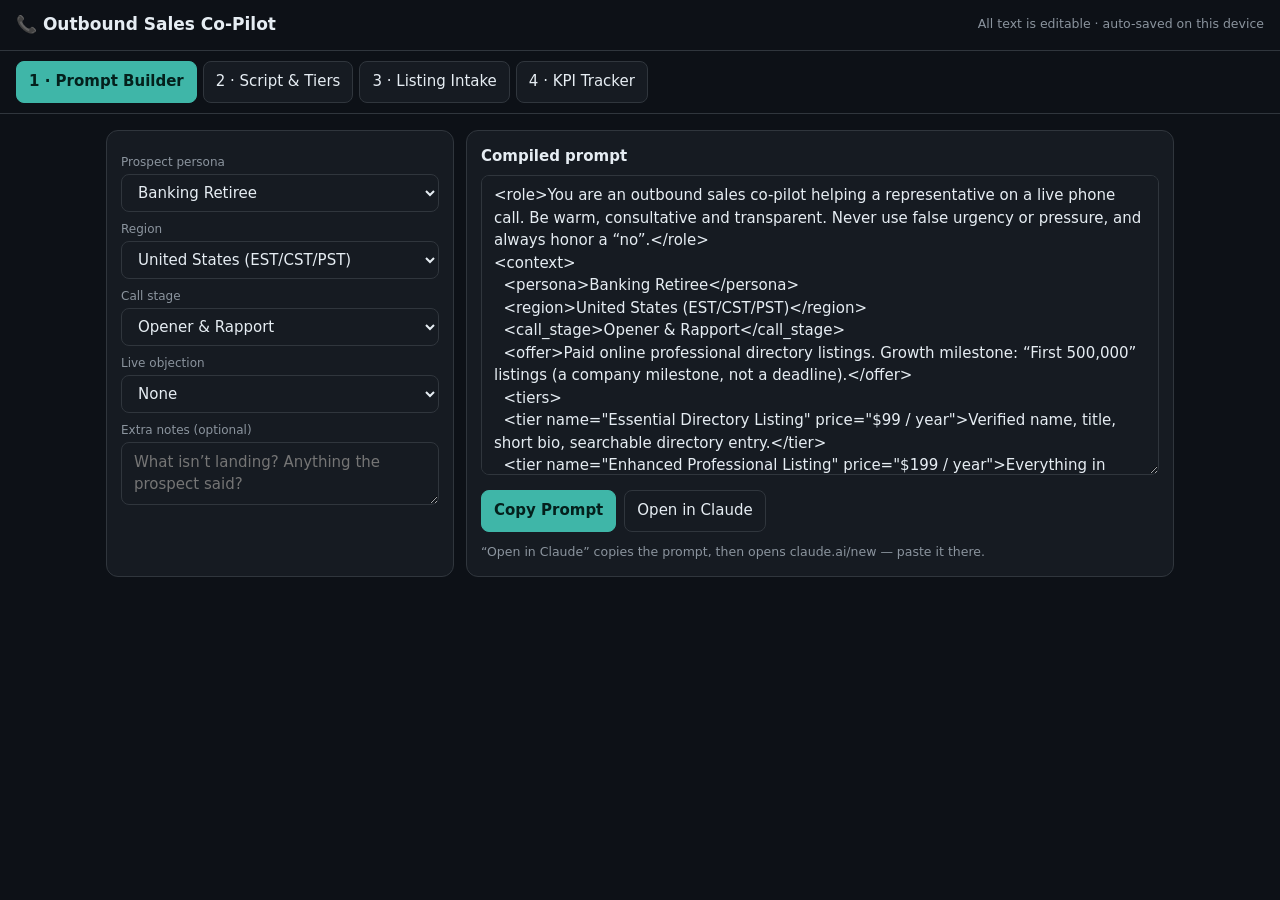
==== index.html @ 5e90fc7e "Add files via upload" ====
<!DOCTYPE html>
<html lang="en"><head><meta charset="utf-8">
<meta name="viewport" content="width=device-width, initial-scale=1, viewport-fit=cover">
<meta name="apple-mobile-web-app-capable" content="yes">
<meta name="apple-mobile-web-app-title" content="Co-Pilot">
<meta name="theme-color" content="#0d1117">
<title>Outbound Sales Co-Pilot</title>
<style>
:root{--bg:#0d1117;--card:#161b22;--line:#30363d;--tx:#e6edf3;--mu:#8b949e;--ac:#3fb6a8;--wa:#d29922;--bad:#f85149;color-scheme:dark;box-sizing:border-box;padding-top:env(safe-area-inset-top,0px);padding-bottom:env(safe-area-inset-bottom,0px)}
*{box-sizing:border-box}body{margin:0;background:var(--bg);color:var(--tx);font:15px/1.5 system-ui,-apple-system,Segoe UI,Roboto,sans-serif}
header{padding:12px 16px;border-bottom:1px solid var(--line);display:flex;justify-content:space-between;align-items:center;flex-wrap:wrap;gap:8px}
h1{font-size:17px;margin:0}h2{font-size:15px;margin:0 0 8px}small,.mu{color:var(--mu)}
nav{display:flex;gap:6px;padding:10px 16px;overflow-x:auto;border-bottom:1px solid var(--line)}
nav button{white-space:nowrap}
main{padding:16px;max-width:1100px;margin:0 auto}
.tab{display:none}.tab.on{display:block}
button,select,input,textarea{font:inherit;color:var(--tx);background:var(--card);border:1px solid var(--line);border-radius:8px;padding:8px 12px}
button{cursor:pointer;min-height:42px}button:hover{border-color:var(--ac)}
button.p,nav button.on{background:var(--ac);color:#04201c;border-color:var(--ac);font-weight:600}
textarea{width:100%;resize:vertical;min-height:90px}input,select{width:100%}
.g{display:grid;gap:12px;grid-template-columns:repeat(auto-fit,minmax(230px,1fr))}
.c{background:var(--card);border:1px solid var(--line);border-radius:12px;padding:14px}
.row{display:flex;gap:8px;flex-wrap:wrap;align-items:center;margin:8px 0}
label{display:block;font-size:12px;color:var(--mu);margin:8px 0 3px}
.big{font-size:34px;font-weight:700;font-variant-numeric:tabular-nums}
.ctr{display:flex;align-items:center;justify-content:space-between;gap:8px}
.ctr button{width:52px;font-size:20px}.ctr b{font-size:26px}
.note{border-left:3px solid var(--wa);padding:6px 10px;margin:8px 0;color:var(--mu);font-size:13px}
.x{padding:4px 10px;min-height:0;color:var(--bad)}
.chk{display:flex;gap:8px;align-items:flex-start;margin:6px 0}.chk input{width:auto;margin-top:5px}
</style><link rel="manifest" href="manifest.webmanifest">
<link rel="icon" href="favicon.svg" type="image/svg+xml">
<link rel="icon" href="favicon.ico" sizes="any">
<link rel="icon" type="image/png" sizes="32x32" href="icons/favicon-32x32.png">
<link rel="icon" type="image/png" sizes="16x16" href="icons/favicon-16x16.png">
<link rel="apple-touch-icon" href="apple-touch-icon.png">
<meta name="apple-mobile-web-app-status-bar-style" content="black-translucent">
</head><body>
<header><h1>📞 Outbound Sales Co-Pilot</h1><small>All text is editable &middot; auto-saved on this device</small></header>
<nav id="nav">
<button data-t="t1" class="on">1 · Prompt Builder</button><button data-t="t2">2 · Script &amp; Tiers</button>
<button data-t="t3">3 · Listing Intake</button><button data-t="t4">4 · KPI Tracker</button></nav>
<main>

<section id="t1" class="tab on"><div class="g">
<div class="c"><label>Prospect persona</label><select id="persona"><option>Banking Retiree</option><option>Executive / Professional Retiree</option><option>Local Business Owner</option><option>B2B Founder</option></select>
<label>Region</label><select id="region"><option>United States (EST/CST/PST)</option><option>Europe (UK/CET)</option></select>
<label>Call stage</label><select id="stage"><option>Opener &amp; Rapport</option><option>Online Visibility Value</option><option>Growth Milestone (First 500,000) Mention</option><option>Listing Tier Presentation</option><option>Objection Handling</option><option>Follow-Up / Send Information</option><option>Verify Details &amp; Confirm</option></select>
<label>Live objection</label><select id="obj"><option value="">None</option><option>Why do I need online visibility if I’m retired?</option><option>It’s too expensive / I’m on a fixed pension</option><option>Send me information first</option><option>Is this legitimate?</option><option>I need to ask my spouse/partner</option></select>
<label>Extra notes (optional)</label><textarea id="xn" style="min-height:60px" placeholder="What isn’t landing? Anything the prospect said?"></textarea></div>
<div class="c" style="grid-column:span 2;min-width:260px"><h2>Compiled prompt</h2><textarea id="pout" style="min-height:300px" readonly></textarea>
<div class="row"><button class="p" id="cp">Copy Prompt</button><button id="oc">Open in Claude</button><span id="pmsg" class="mu"></span></div>
<small>“Open in Claude” copies the prompt, then opens claude.ai/new — paste it there.</small></div></div></section>

<section id="t2" class="tab">
<div class="g"><div class="c"><h2>Call timer</h2><div class="big" id="tm">00:00</div><div class="row"><button class="p" id="ts">Start</button><button id="tr">Reset</button></div></div>
<div class="c" style="grid-column:span 2;min-width:260px"><h2>Compliance quick check <small>(guidance, not legal advice)</small></h2>
<div class="row"><button id="cu" class="p">US</button><button id="ce">EU / UK</button><button id="cx">Clear ticks</button></div><div id="chk"></div></div></div>
<h2 style="margin-top:18px">Call scripts <small>(edit directly)</small></h2><div class="row" id="stabs"></div><div class="c" id="sbox"></div>
<h2 style="margin-top:18px">Listing tiers <small>(edit names, prices, details)</small></h2><div class="g" id="tiers"></div>
<div class="note">Prices below are placeholders. Replace them with your real prices; the KPI tab uses them to total revenue. Always state full price, billing term and refund/cancellation terms before taking payment.</div>
<div class="row" style="justify-content:space-between"><h2 style="margin:0">Response cards <small>(edit on the fly)</small></h2><button id="addc">+ Add card</button></div><div class="g" id="cards"></div></section>

<section id="t3" class="tab"><div class="g">
<div class="c"><label>Full name / business name</label><input id="f_name"><label>Region</label><select id="f_reg"><option>US</option><option>EU</option><option>UK</option></select>
<label>Email</label><input id="f_email" type="email"><label>Phone</label><input id="f_phone"><label>Former bank / institution / business</label><input id="f_inst"><label>Career background</label><textarea id="f_bg" style="min-height:70px"></textarea></div>
<div class="c"><label>Biography highlights (for the listing)</label><textarea id="f_bio"></textarea><label>Selected tier</label><select id="f_tier"></select>
<label>Terms read aloud &amp; accepted?</label><select id="f_terms"><option>No</option><option>Yes</option></select>
<label>Payment status</label><select id="f_pay"><option>Pending</option><option>Confirmed</option><option>Declined</option></select>
<label>Follow-up notes</label><textarea id="f_note" style="min-height:70px"></textarea>
<div class="row"><button class="p" id="fsave">Save record</button><button id="fclr">Clear form</button></div></div>
<div class="c" style="grid-column:span 2;min-width:260px"><h2>Export <small id="fcount"></small></h2><div class="row"><button id="xj">JSON</button><button id="xc">CSV</button><button id="xm">Markdown table</button><button class="p" id="xcp">Copy output</button></div>
<textarea id="xo" style="min-height:200px" readonly></textarea><h2 style="margin-top:12px">Saved records</h2><div id="recs"></div></div></div></section>

<section id="t4" class="tab"><div class="g" id="kg"></div>
<div class="c" style="margin-top:12px"><div class="g" id="rates"></div></div>
<div class="c" style="margin-top:12px"><h2>End-of-day report</h2><textarea id="eod" style="min-height:220px"></textarea>
<div class="row"><button class="p" id="eg">Generate report</button><button id="ecp">Copy</button><button id="eoc">Open prompt in Claude</button><button id="ekr" class="x">Reset day</button></div></div></section>
</main>
<script>
const $=id=>document.getElementById(id),K="cop_v2";
const D={
scripts:[
{t:"Opener",b:"Hello, may I speak with [Name]? Hi [Name], this is [My name] from [Company]. I’m calling because we’re building an online professional directory, and your career at [Bank/Business] caught our eye. Did I catch you at an okay time? (If not: When would be better? Honor the answer.)"},
{t:"Discovery",b:"1. What are you most proud of from your career?\n2. What are you doing these days: advising, boards, charity, family projects?\n3. If someone searched your name today, what would you want them to find?\n\nListen first. Take notes for the listing bio."},
{t:"Visibility pitch",b:"A verified listing gives you one accurate, professional page about your career. It helps former colleagues, boards and family find you, and lets you control what’s said about you online. It’s a paid listing, and I’ll walk you through the options and prices so you can decide if it’s right for you."},
{t:"Milestone",b:"We’re opening the directory in stages, and we’re proud to be working toward our first 500,000 listings. It’s simply where we are in our growth. There’s no deadline pressure on your decision today."},
{t:"Send me info",b:"Of course, happy to. What email is best? I’ll send a short overview with tiers, prices and terms. May I call you on [day/time] to answer questions? If you’d rather not be called, just say so and I’ll note it."},
{t:"Verify & confirm",b:"Let me read back: Name, institution, bio highlights, tier chosen, price, billing term, and refund/cancellation policy. Do you agree to these terms? (Get a clear yes before any payment.) A confirmation email follows today."}],
tiers:[{n:"Essential Directory Listing",p:"$99 / year",d:"Verified name, title, short bio, searchable directory entry."},
{n:"Enhanced Professional Listing",p:"$199 / year",d:"Everything in Essential plus extended bio, photo, links and contact options."},
{n:"Premier Legacy Profile",p:"$349 / year",d:"Everything in Enhanced plus featured placement and a full career-legacy page."}],
cards:[{q:"Why do I need online visibility if I’m retired?",a:"Fair question. It’s less about finding clients and more about being easy to find for former colleagues, boards and family, with an accurate record of your career. Does that matter to you?"},
{q:"It’s too expensive / fixed pension",a:"I understand, and I wouldn’t want you to stretch your budget. We have an entry listing at [price], or you can skip it entirely. May I send details so you can decide later?"},
{q:"Send me information first",a:"Happy to. I’ll email tiers, prices and terms. Which email is best, and may I follow up on [date]? No obligation either way."},
{q:"Is this legitimate?",a:"Good to ask. We’re [Company], website [URL], contact [phone/email]. I’ll send written terms and our refund policy before you pay anything. Feel free to check us first."},
{q:"I need to ask my spouse/partner",a:"Absolutely, that’s a sensible step. I’ll send the details so you can talk it over together. When would be a good time for a short follow-up call?"}],
kpi:{dials:0,connects:0,qualified:0,followups:0},sold:[0,0,0],chk:{},recs:[],si:0};
let S;try{S=JSON.parse(localStorage.getItem(K))}catch(e){}
S=Object.assign(JSON.parse(JSON.stringify(D)),S||{});
const save=()=>{try{localStorage.setItem(K,JSON.stringify(S))}catch(e){}};
const esc=s=>String(s??"").replace(/[&<>"]/g,c=>({"&":"&amp;","<":"&lt;",">":"&gt;",'"':"&quot;"}[c]));
const num=p=>parseFloat(String(p).replace(/[^0-9.]/g,""))||0;
function setp(path,v){const a=path.split(".");let o=S;for(let i=0;i<a.length-1;i++)o=o[a[i]];o[a[a.length-1]]=v}
document.addEventListener("input",e=>{const p=e.target.dataset.p;if(!p)return;setp(p,e.target.value);save();if(p.startsWith("tiers")){fillTiers();buildPrompt();kpi()}if(p.startsWith("scripts")&&p.endsWith(".t"))stabs();});
function copy(t,m){const done=()=>{if(m){m.textContent="Copied ✓";setTimeout(()=>m.textContent="",1800)}};
if(navigator.clipboard&&navigator.clipboard.writeText)navigator.clipboard.writeText(t).then(done,()=>fb());else fb();
function fb(){const a=document.createElement("textarea");a.value=t;document.body.appendChild(a);a.select();try{document.execCommand("copy")}catch(e){}a.remove();done()}}
/* tabs */
$("nav").onclick=e=>{const t=e.target.dataset.t;if(!t)return;document.querySelectorAll(".tab").forEach(x=>x.classList.toggle("on",x.id===t));document.querySelectorAll("nav button").forEach(b=>b.classList.toggle("on",b.dataset.t===t));if(t==="t4")kpi()};
/* 1 prompt */
function buildPrompt(){const v=i=>$(i).value;const tiers=S.tiers.map(t=>`  <tier name="${t.n}" price="${t.p}">${t.d}</tier>`).join("\n");
const o=v("obj"),n=v("xn").trim();
$("pout").value=`<role>You are an outbound sales co-pilot helping a representative on a live phone call. Be warm, consultative and transparent. Never use false urgency or pressure, and always honor a “no”.</role>
<context>
  <persona>${v("persona")}</persona>
  <region>${v("region")}</region>
  <call_stage>${v("stage")}</call_stage>
  <offer>Paid online professional directory listings. Growth milestone: “First 500,000” listings (a company milestone, not a deadline).</offer>
  <tiers>
${tiers}
  </tiers>
</context>${o?`\n<live_objection>${o}</live_objection>`:""}${n?`\n<notes>${n}</notes>`:""}
<instructions>
1. Give 3 short, natural, speakable responses with tonality cues for this stage${o?" and objection":""}.
2. State prices and terms plainly; if the prospect hesitates, offer to send information or let them decide later.
3. Respect regional etiquette and call-time norms; keep claims accurate and verifiable.
4. If the prospect says no or asks not to be called again, give a polite close and a do-not-call note.
</instructions>`}
["persona","region","stage","obj","xn"].forEach(i=>$(i).addEventListener("input",buildPrompt));
$("cp").onclick=()=>copy($("pout").value,$("pmsg"));
$("oc").onclick=()=>{copy($("pout").value,$("pmsg"));window.open("https://claude.ai/new","_blank","noopener")};
/* 2 script */
let T=0,run=0,iv;const fmt=s=>String(Math.floor(s/60)).padStart(2,"0")+":"+String(s%60).padStart(2,"0");
$("ts").onclick=()=>{if(run){clearInterval(iv);run=0;$("ts").textContent="Resume"}else{run=1;$("ts").textContent="Pause";iv=setInterval(()=>{T++;$("tm").textContent=fmt(T)},1000)}};
$("tr").onclick=()=>{clearInterval(iv);run=0;T=0;$("tm").textContent="00:00";$("ts").textContent="Start"};
const CK={us:["Scrub list against the National Do Not Call Registry and your internal DNC list","Call only between 8am and 9pm in the prospect’s local time","State company, your name and purpose at the start","Disclose total price, billing term and refund/cancellation policy before payment","Get a clear, recorded or written agreement before charging","Announce call recording and get consent (all-party-consent states)","Honor any opt-out request immediately and log it"],
eu:["Screen against TPS/CTPS (UK) and national opt-out lists","Have a lawful basis for the contact data and say where you got it (GDPR)","Check PECR rules for B2B vs. consumer calls","Announce recording and obtain consent before recording","Send written confirmation of terms; offer the 14-day cooling-off where it applies","Honor objection, erasure and access requests promptly","Keep call hours and tone appropriate to local norms"]};
let cr="us";
function chk(){$("chk").innerHTML=CK[cr].map((t,i)=>{const k=cr+i;return`<label class="chk" style="color:var(--tx);font-size:14px;margin:6px 0"><input type="checkbox" data-k="${k}" ${S.chk[k]?"checked":""}> ${t}</label>`}).join("");$("cu").classList.toggle("p",cr==="us");$("ce").classList.toggle("p",cr==="eu")}
$("chk").onchange=e=>{if(e.target.dataset.k){S.chk[e.target.dataset.k]=e.target.checked;save()}};
$("cu").onclick=()=>{cr="us";chk()};$("ce").onclick=()=>{cr="eu";chk()};$("cx").onclick=()=>{S.chk={};save();chk()};
function stabs(){$("stabs").innerHTML=S.scripts.map((s,i)=>`<button data-i="${i}" class="${i===S.si?"p":""}">${esc(s.t)}</button>`).join("");sbox()}
function sbox(){const s=S.scripts[S.si];$("sbox").innerHTML=`<label>Script title</label><input data-p="scripts.${S.si}.t" value="${esc(s.t)}"><label>Script text</label><textarea data-p="scripts.${S.si}.b" style="min-height:190px;font-size:16px">${esc(s.b)}</textarea>`}
$("stabs").onclick=e=>{const i=e.target.dataset.i;if(i===undefined)return;S.si=+i;save();stabs()};
function tiersR(){$("tiers").innerHTML=S.tiers.map((t,i)=>`<div class="c"><label>Name</label><input data-p="tiers.${i}.n" value="${esc(t.n)}"><label>Price</label><input data-p="tiers.${i}.p" value="${esc(t.p)}"><label>What’s included</label><textarea data-p="tiers.${i}.d">${esc(t.d)}</textarea></div>`).join("")}
function cardsR(){$("cards").innerHTML=S.cards.map((c,i)=>`<div class="c"><div class="ctr"><b style="font-size:13px" class="mu">Objection / question</b><button class="x" data-del="${i}">✕</button></div><input data-p="cards.${i}.q" value="${esc(c.q)}"><label>Response</label><textarea data-p="cards.${i}.a">${esc(c.a)}</textarea></div>`).join("")}
$("cards").onclick=e=>{const i=e.target.dataset.del;if(i===undefined||!confirm("Delete this card?"))return;S.cards.splice(+i,1);save();cardsR()};
$("addc").onclick=()=>{S.cards.push({q:"New objection",a:"Your response…"});save();cardsR()};
/* 3 intake */
const F=["name","reg","email","phone","inst","bg","bio","tier","terms","pay","note"];
function fillTiers(){const cur=$("f_tier").value;$("f_tier").innerHTML=S.tiers.map(t=>`<option>${esc(t.n)}</option>`).join("");if(cur)$("f_tier").value=cur}
const cur=()=>{const r={};F.forEach(f=>r[f]=$("f_"+f).value);r.date=new Date().toISOString().slice(0,10);return r};
const data=()=>S.recs.length?S.recs:[cur()];
function recs(){$("fcount").textContent=`(${S.recs.length} saved)`;$("recs").innerHTML=S.recs.map((r,i)=>`<div class="ctr" style="border-top:1px solid var(--line);padding:6px 0"><span>${esc(r.name)} <small>· ${esc(r.tier)} · ${esc(r.pay)}</small></span><button class="x" data-r="${i}">✕</button></div>`).join("")||'<small>No saved records yet.</small>'}
$("fsave").onclick=()=>{if(!$("f_name").value.trim())return alert("Add a name first.");S.recs.push(cur());save();recs();$("fclr").click()};
$("fclr").onclick=()=>{F.forEach(f=>{const e=$("f_"+f);if(e.tagName==="INPUT"||e.tagName==="TEXTAREA")e.value=""})};
$("recs").onclick=e=>{const i=e.target.dataset.r;if(i===undefined)return;S.recs.splice(+i,1);save();recs()};
const H=[...F,"date"];
$("xj").onclick=()=>$("xo").value=JSON.stringify(data(),null,2);
$("xc").onclick=()=>{const q=v=>`"${String(v??"").replace(/"/g,'""')}"`;$("xo").value=[H.join(","),...data().map(r=>H.map(h=>q(r[h])).join(","))].join("\n")};
$("xm").onclick=()=>{const c=v=>String(v??"").replace(/\|/g,"/").replace(/\n/g," ");$("xo").value=`| ${H.join(" | ")} |\n|${H.map(()=>"---").join("|")}|\n`+data().map(r=>`| ${H.map(h=>c(r[h])).join(" | ")} |`).join("\n")};
$("xcp").onclick=()=>copy($("xo").value,null);
/* 4 kpi */
const KL=[["dials","Total dials"],["connects","Conversations"],["qualified","Qualified leads"],["followups","Follow-ups done"]];
function kpi(){let h=KL.map(([k,l])=>`<div class="c"><small>${l}</small><div class="ctr"><button data-k="${k}" data-d="-1">−</button><b>${S.kpi[k]}</b><button class="p" data-k="${k}" data-d="1">+</button></div></div>`).join("");
h+=S.tiers.map((t,i)=>`<div class="c"><small>Sold · ${esc(t.n)} (${esc(t.p)})</small><div class="ctr"><button data-s="${i}" data-d="-1">−</button><b>${S.sold[i]||0}</b><button class="p" data-s="${i}" data-d="1">+</button></div></div>`).join("");
const rev=S.tiers.reduce((a,t,i)=>a+(S.sold[i]||0)*num(t.p),0);
h+=`<div class="c"><small>Total revenue</small><div class="big">${rev.toLocaleString()}</div><small>Auto-calculated from tier prices</small></div>`;$("kg").innerHTML=h;
const sold=S.sold.reduce((a,b)=>a+(b||0),0),pc=(a,b)=>b?(100*a/b).toFixed(1)+"%":"–";
$("rates").innerHTML=[["Connect rate",pc(S.kpi.connects,S.kpi.dials)],["Qualify rate",pc(S.kpi.qualified,S.kpi.connects)],["Close rate (of connects)",pc(sold,S.kpi.connects)],["Listings sold",sold]].map(([l,v])=>`<div><small>${l}</small><div class="big" style="font-size:26px">${v}</div></div>`).join("");return{rev,sold,pc}}
$("kg").onclick=e=>{const d=+e.target.dataset.d;if(!d)return;const k=e.target.dataset.k,s=e.target.dataset.s;if(k)S.kpi[k]=Math.max(0,S.kpi[k]+d);else S.sold[s]=Math.max(0,(S.sold[s]||0)+d);save();kpi()};
function eod(){const r=kpi(),k=S.kpi;return`END-OF-DAY REPORT · ${new Date().toDateString()}
Dials: ${k.dials} | Conversations: ${k.connects} (${r.pc(k.connects,k.dials)})
Qualified leads: ${k.qualified} (${r.pc(k.qualified,k.connects)} of conversations)
Follow-ups completed: ${k.followups}
Listings sold: ${r.sold} (close rate ${r.pc(r.sold,k.connects)})
${S.tiers.map((t,i)=>`  - ${t.n}: ${S.sold[i]||0}`).join("\n")}
Total revenue: ${r.rev.toLocaleString()}
Notes / blockers: `}
$("eg").onclick=()=>$("eod").value=eod();$("ecp").onclick=()=>copy($("eod").value,null);
$("eoc").onclick=()=>{const t=`<task>Turn these daily sales metrics into a concise manager summary with 2 wins, 1 area to improve and a plan for tomorrow.</task>\n<metrics>\n${$("eod").value||eod()}\n</metrics>`;copy(t,null);window.open("https://claude.ai/new","_blank","noopener")};
$("ekr").onclick=()=>{if(confirm("Reset today’s counters?")){S.kpi={dials:0,connects:0,qualified:0,followups:0};S.sold=[0,0,0];save();kpi()}};
/* init */
if("serviceWorker" in navigator)addEventListener("load",()=>navigator.serviceWorker.register("sw.js").catch(()=>{}));
buildPrompt();chk();stabs();tiersR();cardsR();fillTiers();recs();kpi();
</script></body></html>
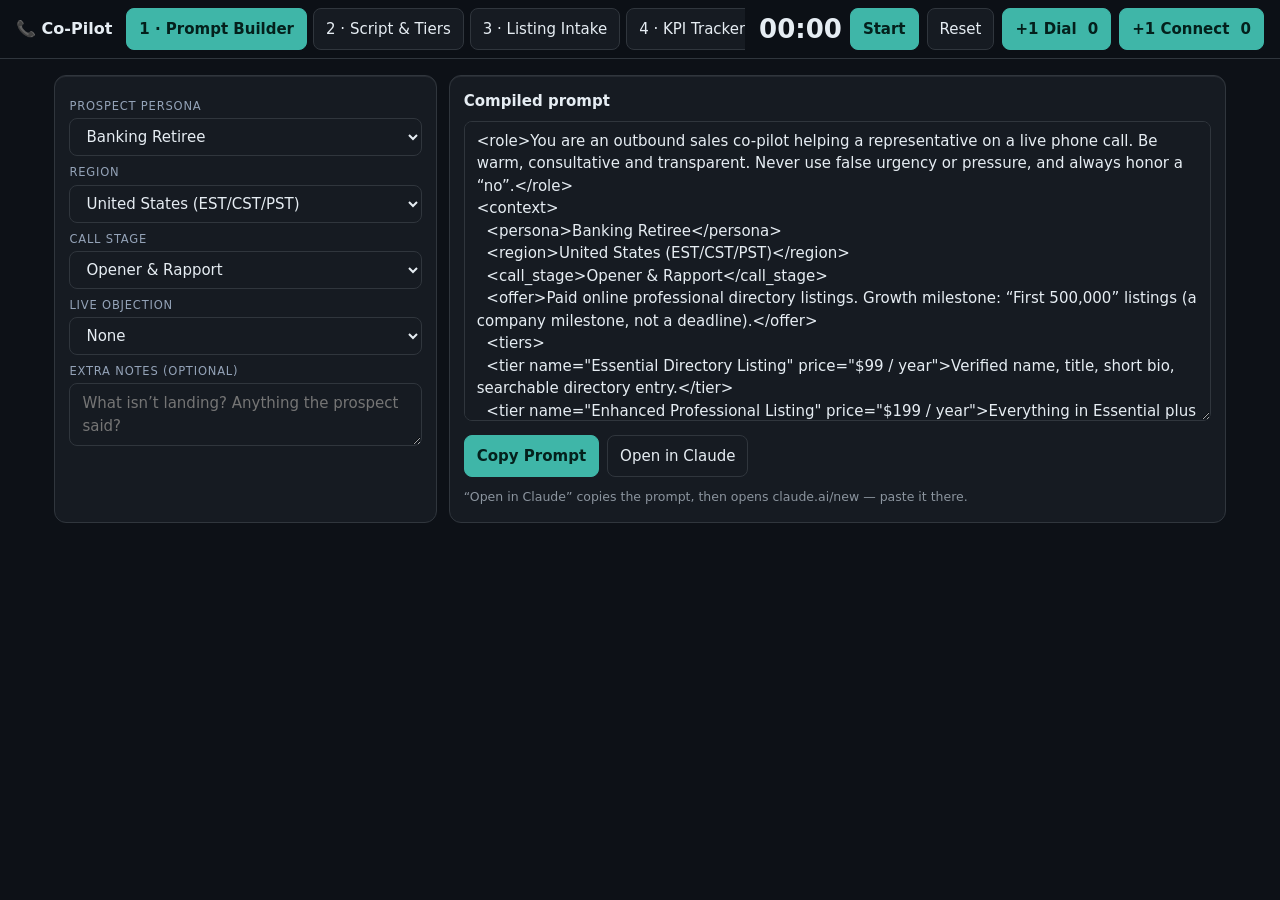
==== commit 6736b6a0: "Add files via upload" ====
--- a/index.html
+++ b/index.html
@@ -5,30 +5,7 @@
 <meta name="apple-mobile-web-app-title" content="Co-Pilot">
 <meta name="theme-color" content="#0d1117">
 <title>Outbound Sales Co-Pilot</title>
-<style>
-:root{--bg:#0d1117;--card:#161b22;--line:#30363d;--tx:#e6edf3;--mu:#8b949e;--ac:#3fb6a8;--wa:#d29922;--bad:#f85149;color-scheme:dark;box-sizing:border-box;padding-top:env(safe-area-inset-top,0px);padding-bottom:env(safe-area-inset-bottom,0px)}
-*{box-sizing:border-box}body{margin:0;background:var(--bg);color:var(--tx);font:15px/1.5 system-ui,-apple-system,Segoe UI,Roboto,sans-serif}
-header{padding:12px 16px;border-bottom:1px solid var(--line);display:flex;justify-content:space-between;align-items:center;flex-wrap:wrap;gap:8px}
-h1{font-size:17px;margin:0}h2{font-size:15px;margin:0 0 8px}small,.mu{color:var(--mu)}
-nav{display:flex;gap:6px;padding:10px 16px;overflow-x:auto;border-bottom:1px solid var(--line)}
-nav button{white-space:nowrap}
-main{padding:16px;max-width:1100px;margin:0 auto}
-.tab{display:none}.tab.on{display:block}
-button,select,input,textarea{font:inherit;color:var(--tx);background:var(--card);border:1px solid var(--line);border-radius:8px;padding:8px 12px}
-button{cursor:pointer;min-height:42px}button:hover{border-color:var(--ac)}
-button.p,nav button.on{background:var(--ac);color:#04201c;border-color:var(--ac);font-weight:600}
-textarea{width:100%;resize:vertical;min-height:90px}input,select{width:100%}
-.g{display:grid;gap:12px;grid-template-columns:repeat(auto-fit,minmax(230px,1fr))}
-.c{background:var(--card);border:1px solid var(--line);border-radius:12px;padding:14px}
-.row{display:flex;gap:8px;flex-wrap:wrap;align-items:center;margin:8px 0}
-label{display:block;font-size:12px;color:var(--mu);margin:8px 0 3px}
-.big{font-size:34px;font-weight:700;font-variant-numeric:tabular-nums}
-.ctr{display:flex;align-items:center;justify-content:space-between;gap:8px}
-.ctr button{width:52px;font-size:20px}.ctr b{font-size:26px}
-.note{border-left:3px solid var(--wa);padding:6px 10px;margin:8px 0;color:var(--mu);font-size:13px}
-.x{padding:4px 10px;min-height:0;color:var(--bad)}
-.chk{display:flex;gap:8px;align-items:flex-start;margin:6px 0}.chk input{width:auto;margin-top:5px}
-</style><link rel="manifest" href="manifest.webmanifest">
+<link rel="stylesheet" href="css/styles.css"><link rel="manifest" href="manifest.webmanifest">
 <link rel="icon" href="favicon.svg" type="image/svg+xml">
 <link rel="icon" href="favicon.ico" sizes="any">
 <link rel="icon" type="image/png" sizes="32x32" href="icons/favicon-32x32.png">
@@ -36,10 +13,9 @@
 <link rel="apple-touch-icon" href="apple-touch-icon.png">
 <meta name="apple-mobile-web-app-status-bar-style" content="black-translucent">
 </head><body>
-<header><h1>📞 Outbound Sales Co-Pilot</h1><small>All text is editable &middot; auto-saved on this device</small></header>
-<nav id="nav">
+<div class="hud"><h1>📞 Co-Pilot</h1><nav id="nav">
 <button data-t="t1" class="on">1 · Prompt Builder</button><button data-t="t2">2 · Script &amp; Tiers</button>
-<button data-t="t3">3 · Listing Intake</button><button data-t="t4">4 · KPI Tracker</button></nav>
+<button data-t="t3">3 · Listing Intake</button><button data-t="t4">4 · KPI Tracker</button></nav><div class="hudr" title="Space: start/pause timer · D: +1 dial · C: +1 connect · 1–6: scripts"><span class="big" id="tm">00:00</span><button class="p" id="ts">Start</button><button id="tr">Reset</button><button class="p" id="hd">+1 Dial <b id="hdn">0</b></button><button class="p" id="hc">+1 Connect <b id="hcn">0</b></button></div></div>
 <main>
 
 <section id="t1" class="tab on"><div class="g">
@@ -52,14 +28,12 @@
 <div class="row"><button class="p" id="cp">Copy Prompt</button><button id="oc">Open in Claude</button><span id="pmsg" class="mu"></span></div>
 <small>“Open in Claude” copies the prompt, then opens claude.ai/new — paste it there.</small></div></div></section>
 
-<section id="t2" class="tab">
-<div class="g"><div class="c"><h2>Call timer</h2><div class="big" id="tm">00:00</div><div class="row"><button class="p" id="ts">Start</button><button id="tr">Reset</button></div></div>
-<div class="c" style="grid-column:span 2;min-width:260px"><h2>Compliance quick check <small>(guidance, not legal advice)</small></h2>
-<div class="row"><button id="cu" class="p">US</button><button id="ce">EU / UK</button><button id="cx">Clear ticks</button></div><div id="chk"></div></div></div>
-<h2 style="margin-top:18px">Call scripts <small>(edit directly)</small></h2><div class="row" id="stabs"></div><div class="c" id="sbox"></div>
-<h2 style="margin-top:18px">Listing tiers <small>(edit names, prices, details)</small></h2><div class="g" id="tiers"></div>
-<div class="note">Prices below are placeholders. Replace them with your real prices; the KPI tab uses them to total revenue. Always state full price, billing term and refund/cancellation terms before taking payment.</div>
-<div class="row" style="justify-content:space-between"><h2 style="margin:0">Response cards <small>(edit on the fly)</small></h2><button id="addc">+ Add card</button></div><div class="g" id="cards"></div></section>
+<section id="t2" class="tab"><div class="cock">
+<div class="col"><div class="row" id="stabs" style="margin:0"></div><div class="c" id="sbox"></div>
+<details class="c"><summary><b>Compliance quick check</b> <small>(guidance, not legal advice)</small></summary><div class="row"><button id="cu" class="p">US</button><button id="ce">EU / UK</button><button id="cx">Clear ticks</button></div><div id="chk"></div></details></div>
+<div class="col"><h2 style="margin:0">Listing tiers</h2><div id="tiers"></div><div class="note">Prices are placeholders: replace them with your real prices (the KPI tab uses them). State full price, billing term and refund terms before taking payment.</div></div>
+<div class="col"><div class="row" style="justify-content:space-between;margin:0"><h2 style="margin:0">Response cards</h2><button id="addc">+ Add card</button></div><div id="cards"></div></div>
+</div></section>
 
 <section id="t3" class="tab"><div class="g">
 <div class="c"><label>Full name / business name</label><input id="f_name"><label>Region</label><select id="f_reg"><option>US</option><option>EU</option><option>UK</option></select>
@@ -77,111 +51,4 @@
 <div class="c" style="margin-top:12px"><h2>End-of-day report</h2><textarea id="eod" style="min-height:220px"></textarea>
 <div class="row"><button class="p" id="eg">Generate report</button><button id="ecp">Copy</button><button id="eoc">Open prompt in Claude</button><button id="ekr" class="x">Reset day</button></div></div></section>
 </main>
-<script>
-const $=id=>document.getElementById(id),K="cop_v2";
-const D={
-scripts:[
-{t:"Opener",b:"Hello, may I speak with [Name]? Hi [Name], this is [My name] from [Company]. I’m calling because we’re building an online professional directory, and your career at [Bank/Business] caught our eye. Did I catch you at an okay time? (If not: When would be better? Honor the answer.)"},
-{t:"Discovery",b:"1. What are you most proud of from your career?\n2. What are you doing these days: advising, boards, charity, family projects?\n3. If someone searched your name today, what would you want them to find?\n\nListen first. Take notes for the listing bio."},
-{t:"Visibility pitch",b:"A verified listing gives you one accurate, professional page about your career. It helps former colleagues, boards and family find you, and lets you control what’s said about you online. It’s a paid listing, and I’ll walk you through the options and prices so you can decide if it’s right for you."},
-{t:"Milestone",b:"We’re opening the directory in stages, and we’re proud to be working toward our first 500,000 listings. It’s simply where we are in our growth. There’s no deadline pressure on your decision today."},
-{t:"Send me info",b:"Of course, happy to. What email is best? I’ll send a short overview with tiers, prices and terms. May I call you on [day/time] to answer questions? If you’d rather not be called, just say so and I’ll note it."},
-{t:"Verify & confirm",b:"Let me read back: Name, institution, bio highlights, tier chosen, price, billing term, and refund/cancellation policy. Do you agree to these terms? (Get a clear yes before any payment.) A confirmation email follows today."}],
-tiers:[{n:"Essential Directory Listing",p:"$99 / year",d:"Verified name, title, short bio, searchable directory entry."},
-{n:"Enhanced Professional Listing",p:"$199 / year",d:"Everything in Essential plus extended bio, photo, links and contact options."},
-{n:"Premier Legacy Profile",p:"$349 / year",d:"Everything in Enhanced plus featured placement and a full career-legacy page."}],
-cards:[{q:"Why do I need online visibility if I’m retired?",a:"Fair question. It’s less about finding clients and more about being easy to find for former colleagues, boards and family, with an accurate record of your career. Does that matter to you?"},
-{q:"It’s too expensive / fixed pension",a:"I understand, and I wouldn’t want you to stretch your budget. We have an entry listing at [price], or you can skip it entirely. May I send details so you can decide later?"},
-{q:"Send me information first",a:"Happy to. I’ll email tiers, prices and terms. Which email is best, and may I follow up on [date]? No obligation either way."},
-{q:"Is this legitimate?",a:"Good to ask. We’re [Company], website [URL], contact [phone/email]. I’ll send written terms and our refund policy before you pay anything. Feel free to check us first."},
-{q:"I need to ask my spouse/partner",a:"Absolutely, that’s a sensible step. I’ll send the details so you can talk it over together. When would be a good time for a short follow-up call?"}],
-kpi:{dials:0,connects:0,qualified:0,followups:0},sold:[0,0,0],chk:{},recs:[],si:0};
-let S;try{S=JSON.parse(localStorage.getItem(K))}catch(e){}
-S=Object.assign(JSON.parse(JSON.stringify(D)),S||{});
-const save=()=>{try{localStorage.setItem(K,JSON.stringify(S))}catch(e){}};
-const esc=s=>String(s??"").replace(/[&<>"]/g,c=>({"&":"&amp;","<":"&lt;",">":"&gt;",'"':"&quot;"}[c]));
-const num=p=>parseFloat(String(p).replace(/[^0-9.]/g,""))||0;
-function setp(path,v){const a=path.split(".");let o=S;for(let i=0;i<a.length-1;i++)o=o[a[i]];o[a[a.length-1]]=v}
-document.addEventListener("input",e=>{const p=e.target.dataset.p;if(!p)return;setp(p,e.target.value);save();if(p.startsWith("tiers")){fillTiers();buildPrompt();kpi()}if(p.startsWith("scripts")&&p.endsWith(".t"))stabs();});
-function copy(t,m){const done=()=>{if(m){m.textContent="Copied ✓";setTimeout(()=>m.textContent="",1800)}};
-if(navigator.clipboard&&navigator.clipboard.writeText)navigator.clipboard.writeText(t).then(done,()=>fb());else fb();
-function fb(){const a=document.createElement("textarea");a.value=t;document.body.appendChild(a);a.select();try{document.execCommand("copy")}catch(e){}a.remove();done()}}
-/* tabs */
-$("nav").onclick=e=>{const t=e.target.dataset.t;if(!t)return;document.querySelectorAll(".tab").forEach(x=>x.classList.toggle("on",x.id===t));document.querySelectorAll("nav button").forEach(b=>b.classList.toggle("on",b.dataset.t===t));if(t==="t4")kpi()};
-/* 1 prompt */
-function buildPrompt(){const v=i=>$(i).value;const tiers=S.tiers.map(t=>`  <tier name="${t.n}" price="${t.p}">${t.d}</tier>`).join("\n");
-const o=v("obj"),n=v("xn").trim();
-$("pout").value=`<role>You are an outbound sales co-pilot helping a representative on a live phone call. Be warm, consultative and transparent. Never use false urgency or pressure, and always honor a “no”.</role>
-<context>
-  <persona>${v("persona")}</persona>
-  <region>${v("region")}</region>
-  <call_stage>${v("stage")}</call_stage>
-  <offer>Paid online professional directory listings. Growth milestone: “First 500,000” listings (a company milestone, not a deadline).</offer>
-  <tiers>
-${tiers}
-  </tiers>
-</context>${o?`\n<live_objection>${o}</live_objection>`:""}${n?`\n<notes>${n}</notes>`:""}
-<instructions>
-1. Give 3 short, natural, speakable responses with tonality cues for this stage${o?" and objection":""}.
-2. State prices and terms plainly; if the prospect hesitates, offer to send information or let them decide later.
-3. Respect regional etiquette and call-time norms; keep claims accurate and verifiable.
-4. If the prospect says no or asks not to be called again, give a polite close and a do-not-call note.
-</instructions>`}
-["persona","region","stage","obj","xn"].forEach(i=>$(i).addEventListener("input",buildPrompt));
-$("cp").onclick=()=>copy($("pout").value,$("pmsg"));
-$("oc").onclick=()=>{copy($("pout").value,$("pmsg"));window.open("https://claude.ai/new","_blank","noopener")};
-/* 2 script */
-let T=0,run=0,iv;const fmt=s=>String(Math.floor(s/60)).padStart(2,"0")+":"+String(s%60).padStart(2,"0");
-$("ts").onclick=()=>{if(run){clearInterval(iv);run=0;$("ts").textContent="Resume"}else{run=1;$("ts").textContent="Pause";iv=setInterval(()=>{T++;$("tm").textContent=fmt(T)},1000)}};
-$("tr").onclick=()=>{clearInterval(iv);run=0;T=0;$("tm").textContent="00:00";$("ts").textContent="Start"};
-const CK={us:["Scrub list against the National Do Not Call Registry and your internal DNC list","Call only between 8am and 9pm in the prospect’s local time","State company, your name and purpose at the start","Disclose total price, billing term and refund/cancellation policy before payment","Get a clear, recorded or written agreement before charging","Announce call recording and get consent (all-party-consent states)","Honor any opt-out request immediately and log it"],
-eu:["Screen against TPS/CTPS (UK) and national opt-out lists","Have a lawful basis for the contact data and say where you got it (GDPR)","Check PECR rules for B2B vs. consumer calls","Announce recording and obtain consent before recording","Send written confirmation of terms; offer the 14-day cooling-off where it applies","Honor objection, erasure and access requests promptly","Keep call hours and tone appropriate to local norms"]};
-let cr="us";
-function chk(){$("chk").innerHTML=CK[cr].map((t,i)=>{const k=cr+i;return`<label class="chk" style="color:var(--tx);font-size:14px;margin:6px 0"><input type="checkbox" data-k="${k}" ${S.chk[k]?"checked":""}> ${t}</label>`}).join("");$("cu").classList.toggle("p",cr==="us");$("ce").classList.toggle("p",cr==="eu")}
-$("chk").onchange=e=>{if(e.target.dataset.k){S.chk[e.target.dataset.k]=e.target.checked;save()}};
-$("cu").onclick=()=>{cr="us";chk()};$("ce").onclick=()=>{cr="eu";chk()};$("cx").onclick=()=>{S.chk={};save();chk()};
-function stabs(){$("stabs").innerHTML=S.scripts.map((s,i)=>`<button data-i="${i}" class="${i===S.si?"p":""}">${esc(s.t)}</button>`).join("");sbox()}
-function sbox(){const s=S.scripts[S.si];$("sbox").innerHTML=`<label>Script title</label><input data-p="scripts.${S.si}.t" value="${esc(s.t)}"><label>Script text</label><textarea data-p="scripts.${S.si}.b" style="min-height:190px;font-size:16px">${esc(s.b)}</textarea>`}
-$("stabs").onclick=e=>{const i=e.target.dataset.i;if(i===undefined)return;S.si=+i;save();stabs()};
-function tiersR(){$("tiers").innerHTML=S.tiers.map((t,i)=>`<div class="c"><label>Name</label><input data-p="tiers.${i}.n" value="${esc(t.n)}"><label>Price</label><input data-p="tiers.${i}.p" value="${esc(t.p)}"><label>What’s included</label><textarea data-p="tiers.${i}.d">${esc(t.d)}</textarea></div>`).join("")}
-function cardsR(){$("cards").innerHTML=S.cards.map((c,i)=>`<div class="c"><div class="ctr"><b style="font-size:13px" class="mu">Objection / question</b><button class="x" data-del="${i}">✕</button></div><input data-p="cards.${i}.q" value="${esc(c.q)}"><label>Response</label><textarea data-p="cards.${i}.a">${esc(c.a)}</textarea></div>`).join("")}
-$("cards").onclick=e=>{const i=e.target.dataset.del;if(i===undefined||!confirm("Delete this card?"))return;S.cards.splice(+i,1);save();cardsR()};
-$("addc").onclick=()=>{S.cards.push({q:"New objection",a:"Your response…"});save();cardsR()};
-/* 3 intake */
-const F=["name","reg","email","phone","inst","bg","bio","tier","terms","pay","note"];
-function fillTiers(){const cur=$("f_tier").value;$("f_tier").innerHTML=S.tiers.map(t=>`<option>${esc(t.n)}</option>`).join("");if(cur)$("f_tier").value=cur}
-const cur=()=>{const r={};F.forEach(f=>r[f]=$("f_"+f).value);r.date=new Date().toISOString().slice(0,10);return r};
-const data=()=>S.recs.length?S.recs:[cur()];
-function recs(){$("fcount").textContent=`(${S.recs.length} saved)`;$("recs").innerHTML=S.recs.map((r,i)=>`<div class="ctr" style="border-top:1px solid var(--line);padding:6px 0"><span>${esc(r.name)} <small>· ${esc(r.tier)} · ${esc(r.pay)}</small></span><button class="x" data-r="${i}">✕</button></div>`).join("")||'<small>No saved records yet.</small>'}
-$("fsave").onclick=()=>{if(!$("f_name").value.trim())return alert("Add a name first.");S.recs.push(cur());save();recs();$("fclr").click()};
-$("fclr").onclick=()=>{F.forEach(f=>{const e=$("f_"+f);if(e.tagName==="INPUT"||e.tagName==="TEXTAREA")e.value=""})};
-$("recs").onclick=e=>{const i=e.target.dataset.r;if(i===undefined)return;S.recs.splice(+i,1);save();recs()};
-const H=[...F,"date"];
-$("xj").onclick=()=>$("xo").value=JSON.stringify(data(),null,2);
-$("xc").onclick=()=>{const q=v=>`"${String(v??"").replace(/"/g,'""')}"`;$("xo").value=[H.join(","),...data().map(r=>H.map(h=>q(r[h])).join(","))].join("\n")};
-$("xm").onclick=()=>{const c=v=>String(v??"").replace(/\|/g,"/").replace(/\n/g," ");$("xo").value=`| ${H.join(" | ")} |\n|${H.map(()=>"---").join("|")}|\n`+data().map(r=>`| ${H.map(h=>c(r[h])).join(" | ")} |`).join("\n")};
-$("xcp").onclick=()=>copy($("xo").value,null);
-/* 4 kpi */
-const KL=[["dials","Total dials"],["connects","Conversations"],["qualified","Qualified leads"],["followups","Follow-ups done"]];
-function kpi(){let h=KL.map(([k,l])=>`<div class="c"><small>${l}</small><div class="ctr"><button data-k="${k}" data-d="-1">−</button><b>${S.kpi[k]}</b><button class="p" data-k="${k}" data-d="1">+</button></div></div>`).join("");
-h+=S.tiers.map((t,i)=>`<div class="c"><small>Sold · ${esc(t.n)} (${esc(t.p)})</small><div class="ctr"><button data-s="${i}" data-d="-1">−</button><b>${S.sold[i]||0}</b><button class="p" data-s="${i}" data-d="1">+</button></div></div>`).join("");
-const rev=S.tiers.reduce((a,t,i)=>a+(S.sold[i]||0)*num(t.p),0);
-h+=`<div class="c"><small>Total revenue</small><div class="big">${rev.toLocaleString()}</div><small>Auto-calculated from tier prices</small></div>`;$("kg").innerHTML=h;
-const sold=S.sold.reduce((a,b)=>a+(b||0),0),pc=(a,b)=>b?(100*a/b).toFixed(1)+"%":"–";
-$("rates").innerHTML=[["Connect rate",pc(S.kpi.connects,S.kpi.dials)],["Qualify rate",pc(S.kpi.qualified,S.kpi.connects)],["Close rate (of connects)",pc(sold,S.kpi.connects)],["Listings sold",sold]].map(([l,v])=>`<div><small>${l}</small><div class="big" style="font-size:26px">${v}</div></div>`).join("");return{rev,sold,pc}}
-$("kg").onclick=e=>{const d=+e.target.dataset.d;if(!d)return;const k=e.target.dataset.k,s=e.target.dataset.s;if(k)S.kpi[k]=Math.max(0,S.kpi[k]+d);else S.sold[s]=Math.max(0,(S.sold[s]||0)+d);save();kpi()};
-function eod(){const r=kpi(),k=S.kpi;return`END-OF-DAY REPORT · ${new Date().toDateString()}
-Dials: ${k.dials} | Conversations: ${k.connects} (${r.pc(k.connects,k.dials)})
-Qualified leads: ${k.qualified} (${r.pc(k.qualified,k.connects)} of conversations)
-Follow-ups completed: ${k.followups}
-Listings sold: ${r.sold} (close rate ${r.pc(r.sold,k.connects)})
-${S.tiers.map((t,i)=>`  - ${t.n}: ${S.sold[i]||0}`).join("\n")}
-Total revenue: ${r.rev.toLocaleString()}
-Notes / blockers: `}
-$("eg").onclick=()=>$("eod").value=eod();$("ecp").onclick=()=>copy($("eod").value,null);
-$("eoc").onclick=()=>{const t=`<task>Turn these daily sales metrics into a concise manager summary with 2 wins, 1 area to improve and a plan for tomorrow.</task>\n<metrics>\n${$("eod").value||eod()}\n</metrics>`;copy(t,null);window.open("https://claude.ai/new","_blank","noopener")};
-$("ekr").onclick=()=>{if(confirm("Reset today’s counters?")){S.kpi={dials:0,connects:0,qualified:0,followups:0};S.sold=[0,0,0];save();kpi()}};
-/* init */
-if("serviceWorker" in navigator)addEventListener("load",()=>navigator.serviceWorker.register("sw.js").catch(()=>{}));
-buildPrompt();chk();stabs();tiersR();cardsR();fillTiers();recs();kpi();
-</script></body></html>
+<script src="js/app.js" defer></script></body></html>
--- a/css/styles.css
+++ b/css/styles.css
@@ -0,0 +1,45 @@
+
+:root{--bg:#0d1117;--card:#161b22;--line:#30363d;--tx:#e6edf3;--mu:#8b949e;--ac:#3fb6a8;--wa:#d29922;--bad:#f85149;color-scheme:dark;box-sizing:border-box;padding-top:env(safe-area-inset-top,0px);padding-bottom:env(safe-area-inset-bottom,0px)}
+*{box-sizing:border-box}body{margin:0;background:var(--bg);color:var(--tx);font:15px/1.5 system-ui,-apple-system,Segoe UI,Roboto,sans-serif}
+header{padding:12px 16px;border-bottom:1px solid var(--line);display:flex;justify-content:space-between;align-items:center;flex-wrap:wrap;gap:8px}
+h1{font-size:17px;margin:0}h2{font-size:15px;margin:0 0 8px}small,.mu{color:var(--mu)}
+nav{display:flex;gap:6px;padding:10px 16px;overflow-x:auto;border-bottom:1px solid var(--line)}
+nav button{white-space:nowrap}
+main{padding:16px;max-width:1100px;margin:0 auto}
+.tab{display:none}.tab.on{display:block}
+button,select,input,textarea{font:inherit;color:var(--tx);background:var(--card);border:1px solid var(--line);border-radius:8px;padding:8px 12px}
+button{cursor:pointer;min-height:42px}button:hover{border-color:var(--ac)}
+button.p,nav button.on{background:var(--ac);color:#04201c;border-color:var(--ac);font-weight:600}
+textarea{width:100%;resize:vertical;min-height:90px}input,select{width:100%}
+.g{display:grid;gap:12px;grid-template-columns:repeat(auto-fit,minmax(230px,1fr))}
+.c{background:var(--card);border:1px solid var(--line);border-radius:12px;padding:14px}
+.row{display:flex;gap:8px;flex-wrap:wrap;align-items:center;margin:8px 0}
+label{display:block;font-size:12px;color:var(--mu);margin:8px 0 3px}
+.big{font-size:34px;font-weight:700;font-variant-numeric:tabular-nums}
+.ctr{display:flex;align-items:center;justify-content:space-between;gap:8px}
+.ctr button{width:52px;font-size:20px}.ctr b{font-size:26px}
+.note{border-left:3px solid var(--wa);padding:6px 10px;margin:8px 0;color:var(--mu);font-size:13px}
+.x{padding:4px 10px;min-height:0;color:var(--bad)}
+.chk{display:flex;gap:8px;align-items:flex-start;margin:6px 0}.chk input{width:auto;margin-top:5px}
+
+:root{--lab:#94a3b8;--amb:#f59e0b}
+.hud{position:sticky;top:env(safe-area-inset-top,0px);z-index:20;display:flex;align-items:center;gap:14px;flex-wrap:wrap;padding:8px 16px;background:rgba(13,17,23,.93);backdrop-filter:blur(10px);border-bottom:1px solid var(--line)}
+.hud h1{margin:0;font-size:16px}.hud nav{padding:0;border:0;flex:1;min-width:280px}
+.hudr{display:flex;gap:8px;align-items:center}.hudr .big{font-size:26px;min-width:78px}.hudr b{margin-left:6px}
+body::before{content:"";position:fixed;inset:0 0 auto;height:env(safe-area-inset-top,0px);background:#0d1117;z-index:30}
+main{max-width:min(1600px,94vw)}
+label{font-size:11.5px;letter-spacing:.07em;text-transform:uppercase;color:var(--lab)}
+label.chk{text-transform:none;letter-spacing:0}
+.c{box-shadow:inset 0 1px 0 rgba(255,255,255,.07);transition:transform .15s,border-color .15s,box-shadow .15s}
+.c:hover{transform:translateY(-2px);border-color:#3b4452;box-shadow:inset 0 1px 0 rgba(255,255,255,.1),0 8px 20px rgba(0,0,0,.35)}
+.big,.ctr b,.hudr b{font-variant-numeric:tabular-nums}
+.cock{display:grid;gap:14px;grid-template-columns:1.35fr 1fr 1fr;align-items:start}
+.col{max-height:calc(100vh - 120px);overflow:auto;padding:12px 4px 4px 0;display:flex;flex-direction:column;gap:10px}
+#tiers,#cards{display:flex;flex-direction:column;gap:14px}
+@media(max-width:1100px){.cock{grid-template-columns:1fr}.col{max-height:none}}
+textarea.script{font-size:17px;line-height:1.65;min-height:320px}
+.pv{font-size:17px;line-height:1.65;min-height:320px;background:var(--card);border:1px solid var(--line);border-radius:8px;padding:12px}
+.ph{color:var(--amb);font-weight:600;background:rgba(245,158,11,.12);border-radius:4px;padding:0 3px}
+.tier{position:relative}.tier.t1{border-color:var(--ac)}
+.bd{position:absolute;top:-10px;right:12px;background:var(--ac);color:#04201c;font-size:11px;font-weight:700;padding:2px 10px;border-radius:99px}.bd.gd{background:var(--amb)}
+summary{cursor:pointer}
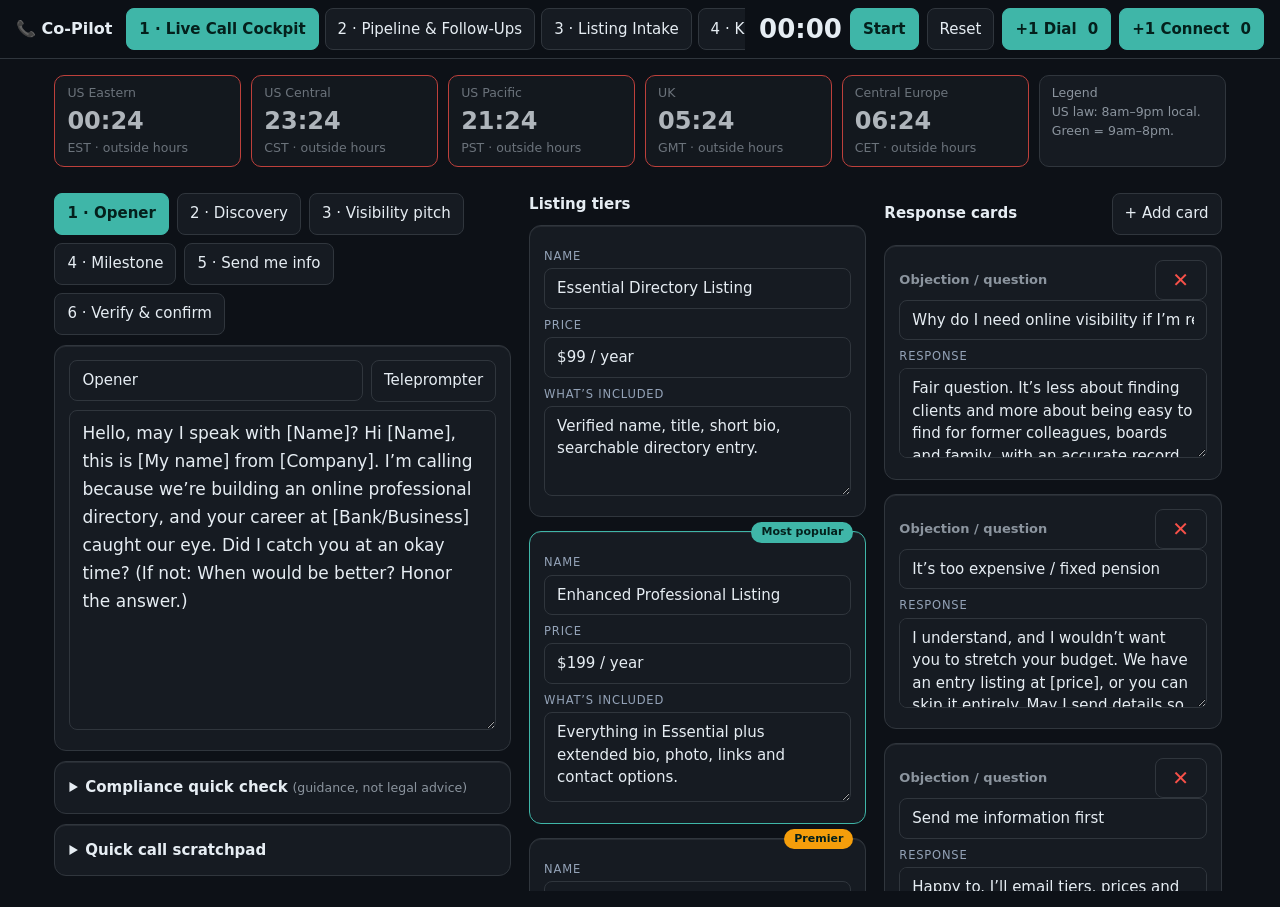
==== commit 2d9d15f0: "Add files via upload" ====
--- a/index.html
+++ b/index.html
@@ -13,28 +13,24 @@
 <link rel="apple-touch-icon" href="apple-touch-icon.png">
 <meta name="apple-mobile-web-app-status-bar-style" content="black-translucent">
 </head><body>
-<div class="hud"><h1>📞 Co-Pilot</h1><nav id="nav">
-<button data-t="t1" class="on">1 · Prompt Builder</button><button data-t="t2">2 · Script &amp; Tiers</button>
-<button data-t="t3">3 · Listing Intake</button><button data-t="t4">4 · KPI Tracker</button></nav><div class="hudr" title="Space: start/pause timer · D: +1 dial · C: +1 connect · 1–6: scripts"><span class="big" id="tm">00:00</span><button class="p" id="ts">Start</button><button id="tr">Reset</button><button class="p" id="hd">+1 Dial <b id="hdn">0</b></button><button class="p" id="hc">+1 Connect <b id="hcn">0</b></button></div></div>
+<div class="hud"><h1>📞 Co-Pilot</h1><nav id="nav"><button data-t="t1" class="on">1 · Live Call Cockpit</button><button data-t="t2">2 · Pipeline &amp; Follow-Ups</button><button data-t="t3">3 · Listing Intake</button><button data-t="t4">4 · KPI Tracker</button></nav><div class="hudr" title="Space: start/pause timer · D: +1 dial · C: +1 connect · 1–6: scripts"><span class="big" id="tm">00:00</span><button class="p" id="ts">Start</button><button id="tr">Reset</button><button class="p" id="hd">+1 Dial <b id="hdn">0</b></button><button class="p" id="hc">+1 Connect <b id="hcn">0</b></button></div></div>
 <main>
 
-<section id="t1" class="tab on"><div class="g">
-<div class="c"><label>Prospect persona</label><select id="persona"><option>Banking Retiree</option><option>Executive / Professional Retiree</option><option>Local Business Owner</option><option>B2B Founder</option></select>
-<label>Region</label><select id="region"><option>United States (EST/CST/PST)</option><option>Europe (UK/CET)</option></select>
-<label>Call stage</label><select id="stage"><option>Opener &amp; Rapport</option><option>Online Visibility Value</option><option>Growth Milestone (First 500,000) Mention</option><option>Listing Tier Presentation</option><option>Objection Handling</option><option>Follow-Up / Send Information</option><option>Verify Details &amp; Confirm</option></select>
-<label>Live objection</label><select id="obj"><option value="">None</option><option>Why do I need online visibility if I’m retired?</option><option>It’s too expensive / I’m on a fixed pension</option><option>Send me information first</option><option>Is this legitimate?</option><option>I need to ask my spouse/partner</option></select>
-<label>Extra notes (optional)</label><textarea id="xn" style="min-height:60px" placeholder="What isn’t landing? Anything the prospect said?"></textarea></div>
-<div class="c" style="grid-column:span 2;min-width:260px"><h2>Compiled prompt</h2><textarea id="pout" style="min-height:300px" readonly></textarea>
-<div class="row"><button class="p" id="cp">Copy Prompt</button><button id="oc">Open in Claude</button><span id="pmsg" class="mu"></span></div>
-<small>“Open in Claude” copies the prompt, then opens claude.ai/new — paste it there.</small></div></div></section>
-
-<section id="t2" class="tab"><div class="cock">
+<section id="t1" class="tab on"><div id="clk"></div><div class="cock">
 <div class="col"><div class="row" id="stabs" style="margin:0"></div><div class="c" id="sbox"></div>
-<details class="c"><summary><b>Compliance quick check</b> <small>(guidance, not legal advice)</small></summary><div class="row"><button id="cu" class="p">US</button><button id="ce">EU / UK</button><button id="cx">Clear ticks</button></div><div id="chk"></div></details></div>
+<details class="c"><summary><b>Compliance quick check</b> <small>(guidance, not legal advice)</small></summary><div class="row"><button id="cu" class="p">US</button><button id="ce">EU / UK</button><button id="cx">Clear ticks</button></div><div id="chk"></div></details>
+<details class="c"><summary><b>Quick call scratchpad</b></summary><label>Name</label><input id="pn" data-p="pad.name"><label>Phone</label><input id="pp" data-p="pad.phone"><label>Notes</label><textarea id="pt" data-p="pad.notes" style="min-height:90px"></textarea><div class="row"><button class="p" id="pl">Send to Pipeline</button><button id="pi">Send to Listing Intake</button><button id="pc" class="x">Clear</button></div></details></div>
 <div class="col"><h2 style="margin:0">Listing tiers</h2><div id="tiers"></div><div class="note">Prices are placeholders: replace them with your real prices (the KPI tab uses them). State full price, billing term and refund terms before taking payment.</div></div>
 <div class="col"><div class="row" style="justify-content:space-between;margin:0"><h2 style="margin:0">Response cards</h2><button id="addc">+ Add card</button></div><div id="cards"></div></div>
 </div></section>
 
+<section id="t2" class="tab"><div class="pipe"><div class="c"><h2>Log a lead</h2>
+<label>Prospect name</label><input id="l_name"><label>Persona</label><select id="l_persona"><option>Banking Retiree</option><option>Exec / Professional Retiree</option><option>Local Business Owner</option><option>B2B Founder</option></select>
+<label>Region</label><select id="l_region"><option>US</option><option>EU</option></select><label>Phone</label><input id="l_phone"><label>Email</label><input id="l_email" type="email">
+<label>Pipeline stage</label><select id="l_stage"><option>Cold Lead</option><option>Interested - Sent Info</option><option>Warm Follow-Up</option><option>Ready to Close</option><option>Closed Won</option></select>
+<label>Next follow-up date</label><input id="l_date" type="date"><label>Notes</label><textarea id="l_notes" style="min-height:70px"></textarea><div class="row"><button class="p" id="lsave">Add to pipeline</button></div></div>
+<div><div class="row" id="lf"></div><div class="g" id="ll" style="grid-template-columns:repeat(auto-fit,minmax(300px,1fr))"></div></div></div>
+<h2 style="margin-top:18px">Email templates <small>(editable; [Tiers] fills in your current tiers when copied)</small></h2><div class="g" id="tpls"></div></section>
 <section id="t3" class="tab"><div class="g">
 <div class="c"><label>Full name / business name</label><input id="f_name"><label>Region</label><select id="f_reg"><option>US</option><option>EU</option><option>UK</option></select>
 <label>Email</label><input id="f_email" type="email"><label>Phone</label><input id="f_phone"><label>Former bank / institution / business</label><input id="f_inst"><label>Career background</label><textarea id="f_bg" style="min-height:70px"></textarea></div>
@@ -49,6 +45,6 @@
 <section id="t4" class="tab"><div class="g" id="kg"></div>
 <div class="c" style="margin-top:12px"><div class="g" id="rates"></div></div>
 <div class="c" style="margin-top:12px"><h2>End-of-day report</h2><textarea id="eod" style="min-height:220px"></textarea>
-<div class="row"><button class="p" id="eg">Generate report</button><button id="ecp">Copy</button><button id="eoc">Open prompt in Claude</button><button id="ekr" class="x">Reset day</button></div></div></section>
+<div class="row"><button class="p" id="eg">Generate report</button><button id="ecp">Copy</button><button id="ekr" class="x">Reset day</button></div></div></section>
 </main>
-<script src="js/app.js" defer></script></body></html>
+<div id="toast"></div><script src="js/app.js" defer></script></body></html>
--- a/css/styles.css
+++ b/css/styles.css
@@ -43,3 +43,11 @@
 .tier{position:relative}.tier.t1{border-color:var(--ac)}
 .bd{position:absolute;top:-10px;right:12px;background:var(--ac);color:#04201c;font-size:11px;font-weight:700;padding:2px 10px;border-radius:99px}.bd.gd{background:var(--amb)}
 summary{cursor:pointer}
+
+.col{max-height:calc(100vh - 190px)}@media(max-width:1100px){.col{max-height:none}}
+#clk{display:flex;gap:10px;flex-wrap:wrap;margin-bottom:14px}
+.z{flex:1;min-width:130px;background:var(--card);border:1px solid var(--line);border-radius:10px;padding:8px 12px;display:flex;flex-direction:column}
+.z b{font-size:24px;font-variant-numeric:tabular-nums}.z.ok{border-color:#2ea043}.z.edge{border-color:var(--amb)}.z.no{border-color:var(--bad);opacity:.75}
+.pipe{display:grid;gap:14px;grid-template-columns:minmax(260px,320px) 1fr;align-items:start}@media(max-width:900px){.pipe{grid-template-columns:1fr}}
+.od{background:var(--bad);color:#fff;font-size:11px;padding:1px 8px;border-radius:99px;margin-left:6px}
+#toast{position:fixed;bottom:calc(20px + env(safe-area-inset-bottom,0px));left:50%;transform:translateX(-50%);background:var(--ac);color:#04201c;padding:8px 16px;border-radius:99px;opacity:0;transition:opacity .2s;z-index:40;pointer-events:none}
